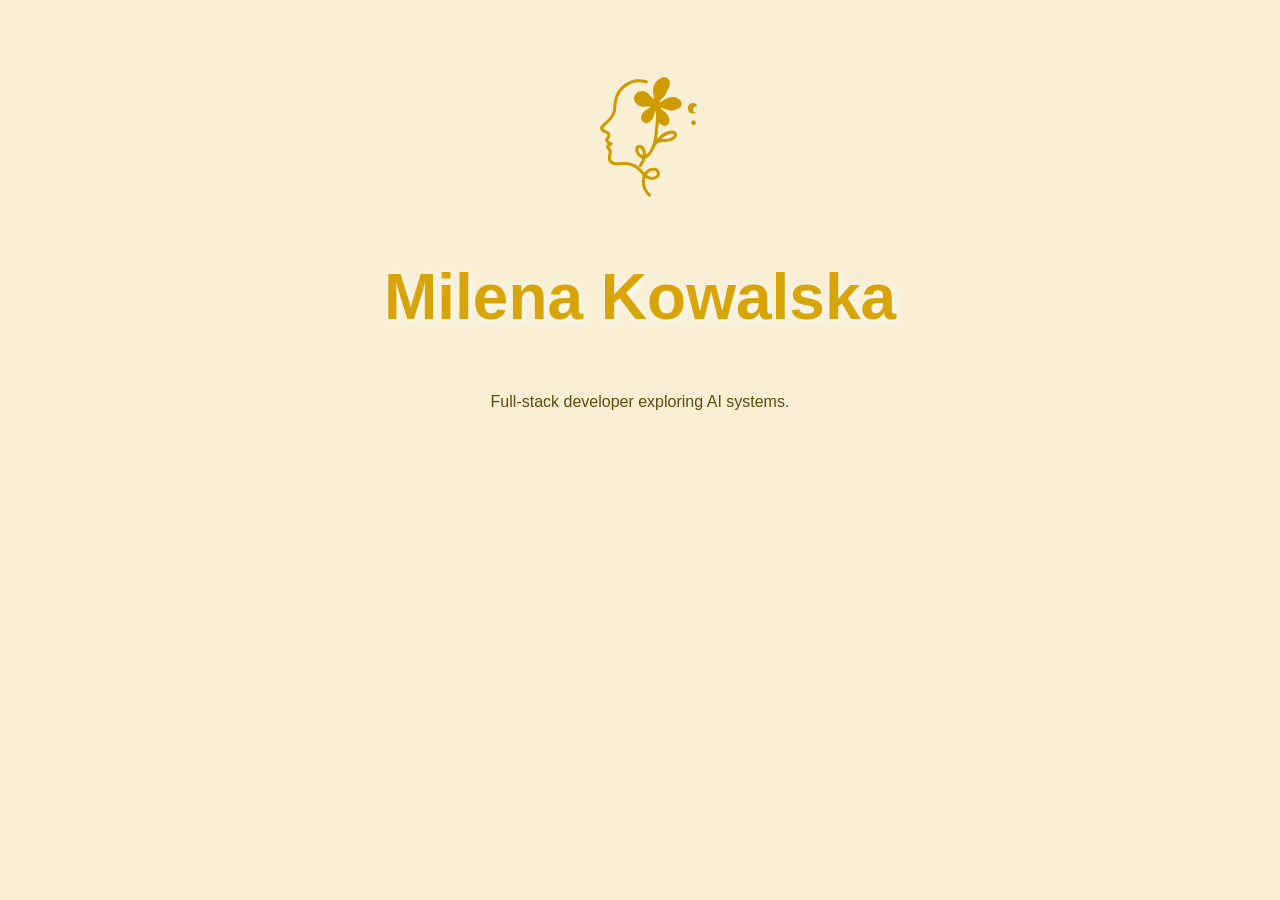
==== index.html @ 9f2d6910 "Adjsut h1" ====
<!DOCTYPE html>
<html lang="pl">
<head>
  <meta charset="UTF-8" />
  <meta name="viewport" content="width=device-width, initial-scale=1.0" />
  <title>Milena Kowalska</title>
  <link rel="icon" type="image/png" href="./favicon.png" />

  <style>
    body {
      margin: 0;
      height: 100vh;
      display: flex;
      flex-direction: column;
      justify-content: start;
      align-items: center;
      background-color: #f8efd4f4;
      font-family: Arial, sans-serif;
      color: #5b4400f4;
    }

    h1 {
      margin-top: 0;
      font-size: 4rem;
      color: #d5a000f4;
      text-shadow: 2px 2px 10px rgba(255, 255, 255, 0.708);
      text-align: center;
    }
  </style>
</head>

<body>
  <img src="./logo.svg" alt="Milena Kowalska logo" width="260" />
  <h1>Milena Kowalska</h1>
  <p>Full-stack developer exploring AI systems.</p>
</body>
</html>
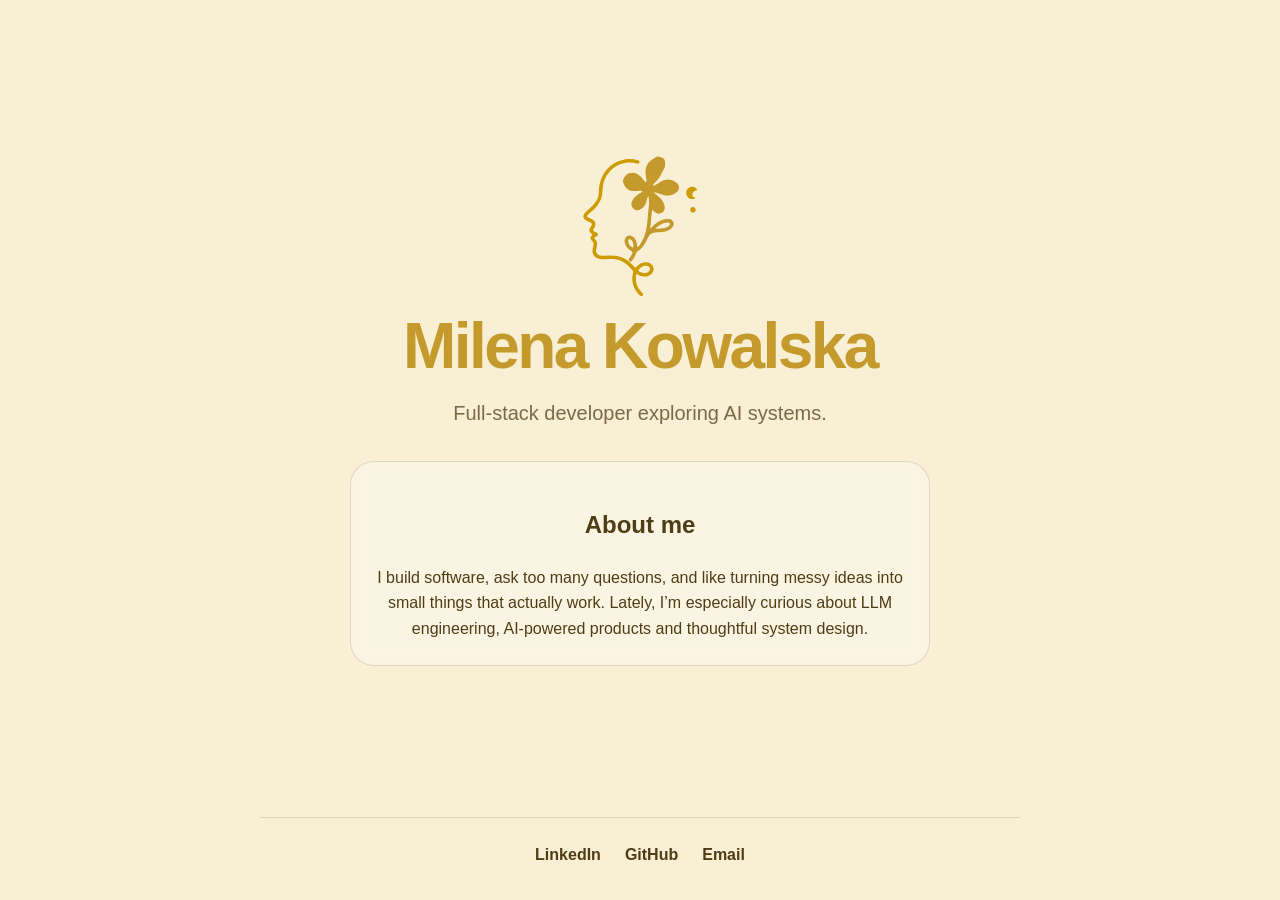
==== commit 9d45d8a4: "Adjust homepage" ====
--- a/index.html
+++ b/index.html
@@ -3,35 +3,144 @@
 <head>
   <meta charset="UTF-8" />
   <meta name="viewport" content="width=device-width, initial-scale=1.0" />
+  <meta
+    name="description"
+    content="Milena Kowalska — full-stack developer exploring AI systems, LLM engineering and thoughtful software."
+  />
+
   <title>Milena Kowalska</title>
   <link rel="icon" type="image/png" href="./favicon.png" />
 
   <style>
+    :root {
+      --background: #f8efd4;
+      --text: #4f3d16;
+      --accent: #c49a2c;
+      --muted: #7b6a48;
+      --border: rgba(79, 61, 22, 0.16);
+      --card: rgba(255, 255, 255, 0.32);
+    }
+
+    * {
+      box-sizing: border-box;
+    }
+
     body {
       margin: 0;
-      height: 100vh;
+      min-height: 100vh;
       display: flex;
       flex-direction: column;
-      justify-content: start;
+      background: var(--background);
+      color: var(--text);
+      font-family: Arial, Helvetica, sans-serif;
+      line-height: 1.6;
+    }
+
+    main {
+      flex: 1;
+      width: min(100% - 2rem, 760px);
+      margin: 0 auto;
+      padding: 1rem 0 1rem;
+      display: flex;
+      flex-direction: column;
       align-items: center;
-      background-color: #f8efd4f4;
-      font-family: Arial, sans-serif;
-      color: #5b4400f4;
+      justify-content: center;
+      text-align: center;
+    }
+
+    .logo {
+      height: 10rem;
     }
 
     h1 {
-      margin-top: 0;
-      font-size: 4rem;
-      color: #d5a000f4;
-      text-shadow: 2px 2px 10px rgba(255, 255, 255, 0.708);
-      text-align: center;
+      margin: 0;
+      font-size: clamp(2rem, 6vw, 4rem);
+      line-height: 1.1;
+      color: var(--accent);
+      letter-spacing: -0.04em;
+    }
+
+    .tagline {
+      margin: 1rem 0 0;
+      font-size: clamp(1rem, 2vw, 1.25rem);
+      color: var(--muted);
+    }
+
+    .about {
+      margin-top: 2rem;
+      max-width: 580px;
+      padding: 1.5rem;
+      border: 1px solid var(--border);
+      border-radius: 1.5rem;
+      background: var(--card);
+      backdrop-filter: blur(8px);
+    }
+
+    .about p {
+      margin: 0;
+    }
+
+    footer {
+      width: min(100% - 2rem, 760px);
+      margin: 0 auto;
+      padding: 1.5rem 0 2rem;
+      border-top: 1px solid var(--border);
+    }
+
+    .links {
+      display: flex;
+      justify-content: center;
+      align-items: center;
+      gap: 1rem 1.5rem;
+      flex-wrap: wrap;
+    }
+
+    a {
+      color: var(--text);
+      text-decoration: none;
+      font-weight: 600;
+    }
+
+    a:hover,
+    a:focus-visible {
+      color: var(--accent);
+      text-decoration: underline;
+      text-underline-offset: 0.25em;
+    }
+
+    a:focus-visible {
+      outline: 2px solid var(--accent);
+      outline-offset: 4px;
+      border-radius: 4px;
     }
   </style>
 </head>
 
 <body>
-  <img src="./logo.svg" alt="Milena Kowalska logo" width="260" />
-  <h1>Milena Kowalska</h1>
-  <p>Full-stack developer exploring AI systems.</p>
+  <main>
+    <img class="logo" src="./logo.svg" alt="Milena Kowalska logo" />
+
+    <h1>Milena Kowalska</h1>
+
+    <p class="tagline">
+      Full-stack developer exploring AI systems.
+    </p>
+
+    <section class="about" aria-labelledby="about-title">
+      <h2 id="about-title">About me</h2>
+      <p>
+        I build software, ask too many questions, and like turning messy ideas into small things that actually work.
+        Lately, I’m especially curious about LLM engineering, AI-powered products and thoughtful system design.
+      </p>
+    </section>
+  </main>
+
+  <footer>
+    <nav class="links" aria-label="Social links">
+      <a href="https://www.linkedin.com/in/milena-kowalska-7b30471b1/">LinkedIn</a>
+      <a href="https://github.com/milenakowalska">GitHub</a>
+      <a href="mailto:milenakowalska126@gmail.com">Email</a>
+    </nav>
+  </footer>
 </body>
 </html>
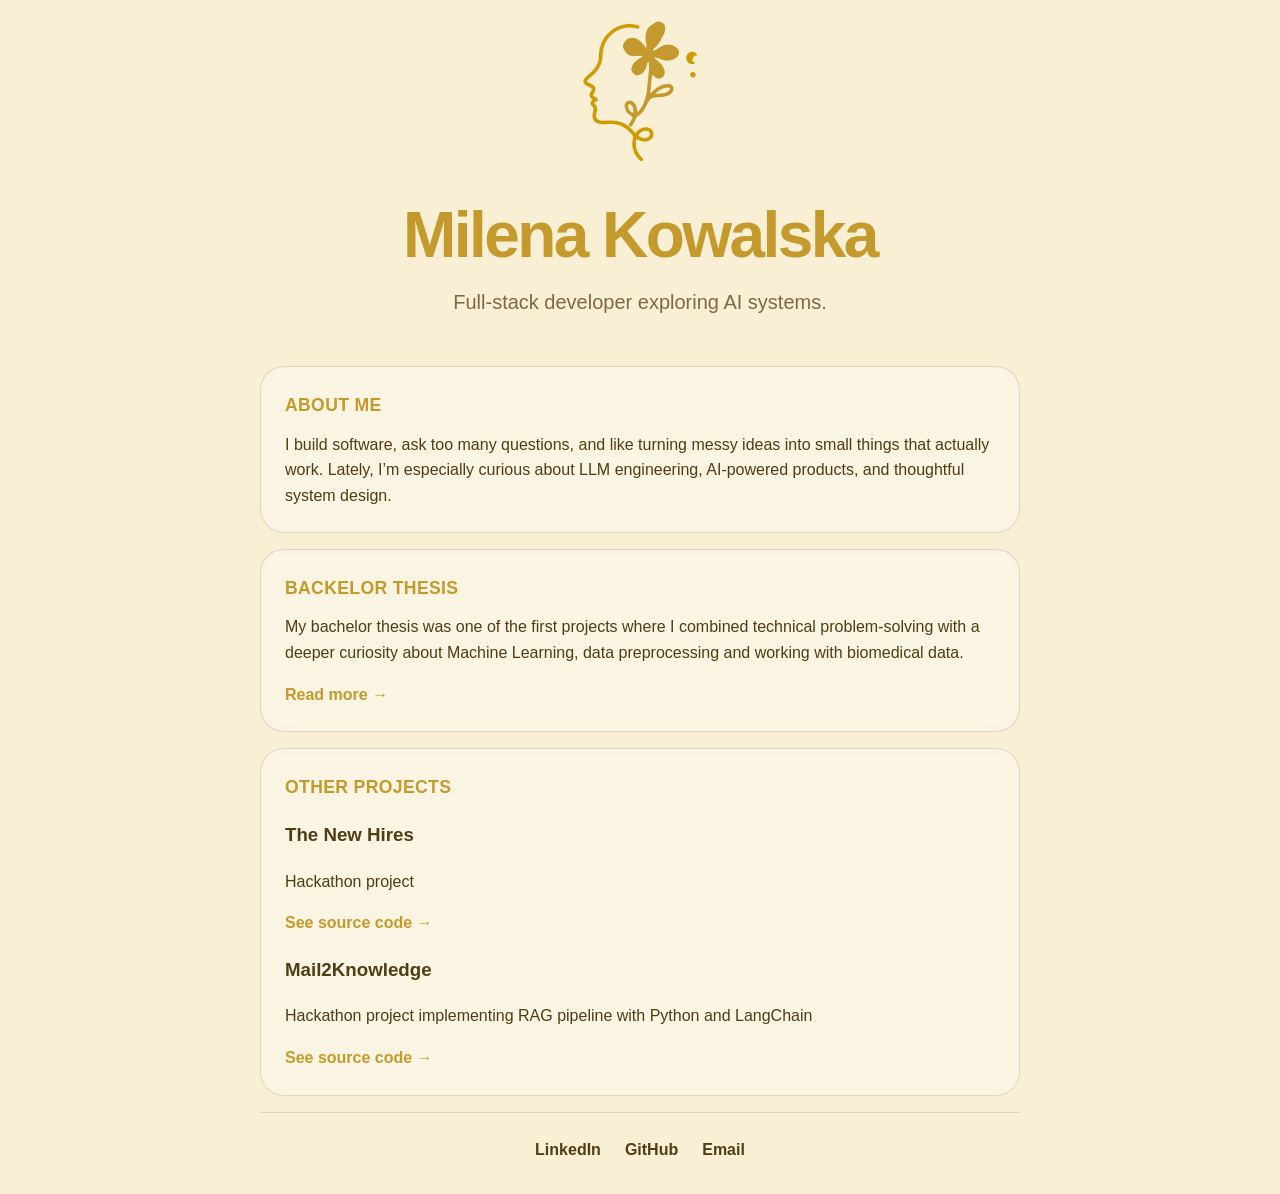
==== commit c327c1d3: "Add project links" ====
--- a/index.html
+++ b/index.html
@@ -1,5 +1,5 @@
 <!DOCTYPE html>
-<html lang="pl">
+<html lang="en">
 <head>
   <meta charset="UTF-8" />
   <meta name="viewport" content="width=device-width, initial-scale=1.0" />
@@ -40,20 +40,28 @@
       flex: 1;
       width: min(100% - 2rem, 760px);
       margin: 0 auto;
-      padding: 1rem 0 1rem;
+      padding: 1rem 0;
+      text-align: center;
+    }
+
+    .hero {
       display: flex;
       flex-direction: column;
       align-items: center;
-      justify-content: center;
-      text-align: center;
+      margin-bottom: 3rem;
     }
 
     .logo {
       height: 10rem;
+      margin-bottom: 1.5rem;
+    }
+
+    h1, h2, p {
+      margin-top: 0;
     }
 
     h1 {
-      margin: 0;
+      margin-bottom: 1rem;
       font-size: clamp(2rem, 6vw, 4rem);
       line-height: 1.1;
       color: var(--accent);
@@ -61,23 +69,50 @@
     }
 
     .tagline {
-      margin: 1rem 0 0;
+      margin-bottom: 0;
       font-size: clamp(1rem, 2vw, 1.25rem);
       color: var(--muted);
     }
 
-    .about {
-      margin-top: 2rem;
-      max-width: 580px;
+    .section {
+      margin-top: 1.5rem;
       padding: 1.5rem;
       border: 1px solid var(--border);
       border-radius: 1.5rem;
       background: var(--card);
       backdrop-filter: blur(8px);
-    }
-
-    .about p {
-      margin: 0;
+      text-align: left;
+    }
+
+    .section h2 {
+      margin-bottom: 0.75rem;
+      color: var(--accent);
+      font-size: 1.1rem;
+      letter-spacing: 0.02em;
+      text-transform: uppercase;
+    }
+
+    .section p {
+      margin-bottom: 0;
+      color: var(--text);
+    }
+
+    .section + .section {
+      margin-top: 1rem;
+    }
+
+    .read-more {
+      display: inline-block;
+      margin-top: 1rem;
+      color: var(--accent);
+      font-weight: 700;
+      text-decoration: none;
+    }
+
+    .read-more:hover,
+    .read-more:focus-visible {
+      text-decoration: underline;
+      text-underline-offset: 0.25em;
     }
 
     footer {
@@ -95,14 +130,14 @@
       flex-wrap: wrap;
     }
 
-    a {
+    .links a {
       color: var(--text);
       text-decoration: none;
       font-weight: 600;
     }
 
-    a:hover,
-    a:focus-visible {
+    .links a:hover,
+    .links a:focus-visible {
       color: var(--accent);
       text-decoration: underline;
       text-underline-offset: 0.25em;
@@ -118,20 +153,55 @@
 
 <body>
   <main>
-    <img class="logo" src="./logo.svg" alt="Milena Kowalska logo" />
-
-    <h1>Milena Kowalska</h1>
-
-    <p class="tagline">
-      Full-stack developer exploring AI systems.
-    </p>
-
-    <section class="about" aria-labelledby="about-title">
+    <section class="hero" aria-label="Introduction">
+      <img class="logo" src="./logo.svg" alt="Milena Kowalska logo" />
+
+      <h1>Milena Kowalska</h1>
+
+      <p class="tagline">
+        Full-stack developer exploring AI systems.
+      </p>
+    </section>
+
+    <section class="section" aria-labelledby="about-title">
       <h2 id="about-title">About me</h2>
       <p>
         I build software, ask too many questions, and like turning messy ideas into small things that actually work.
-        Lately, I’m especially curious about LLM engineering, AI-powered products and thoughtful system design.
-      </p>
+        Lately, I’m especially curious about LLM engineering, AI-powered products, and thoughtful system design.
+      </p>
+    </section>
+
+    <section class="section" aria-labelledby="work-title">
+      <h2 id="work-title">Backelor thesis</h2>
+      <p>
+        My bachelor thesis was one of the first projects where I combined technical problem-solving with a deeper curiosity
+        about Machine Learning, data preprocessing and working with biomedical data.
+      </p>
+
+      <a class="read-more" href="/bachelor-thesis/">
+        Read more →
+      </a>
+    </section>
+
+    <section class="section" aria-labelledby="work-title">
+      <h2 id="work-title">Other projects</h2>
+      <h3>The New Hires</h3>
+      <p>
+        Hackathon project 
+      </p>
+
+      <a class="read-more" href="https://github.com/UtsahaJoshi/The-New-Hires/">
+        See source code →
+      </a>
+
+      <h3>Mail2Knowledge</h3>
+      <p>
+        Hackathon project implementing RAG pipeline with Python and LangChain
+      </p>
+
+      <a class="read-more" href="https://github.com/milenakowalska/Mail2Knowledge">
+        See source code →
+      </a>
     </section>
   </main>
 
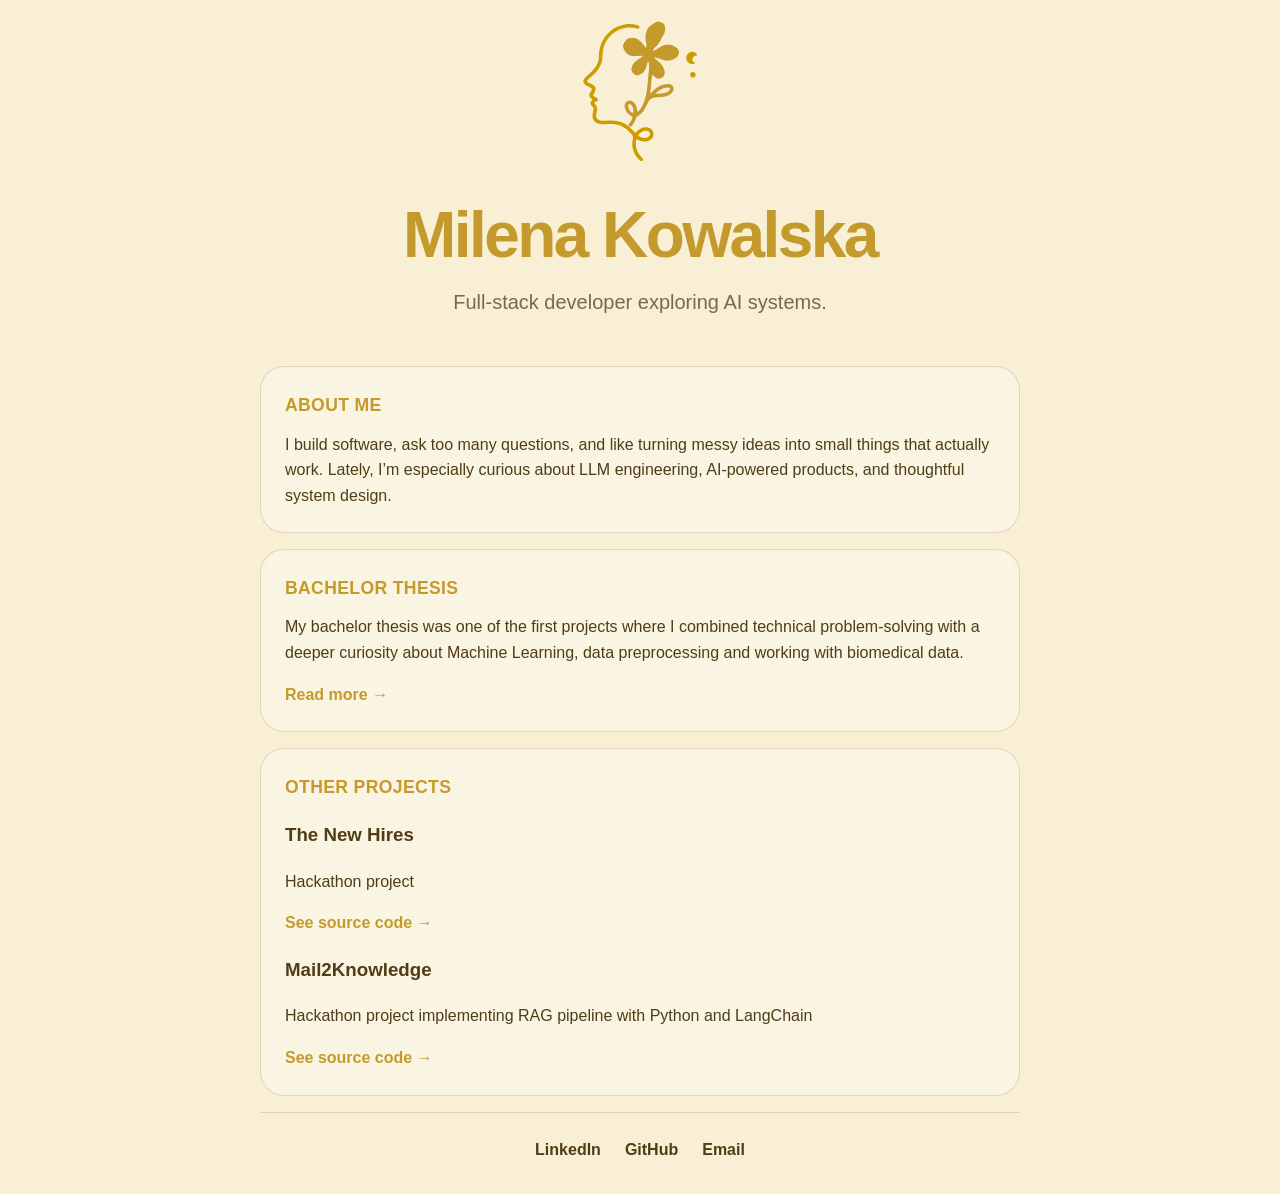
==== commit 54c402e5: "Fix typo" ====
--- a/index.html
+++ b/index.html
@@ -172,7 +172,7 @@
     </section>
 
     <section class="section" aria-labelledby="work-title">
-      <h2 id="work-title">Backelor thesis</h2>
+      <h2 id="work-title">Bachelor thesis</h2>
       <p>
         My bachelor thesis was one of the first projects where I combined technical problem-solving with a deeper curiosity
         about Machine Learning, data preprocessing and working with biomedical data.
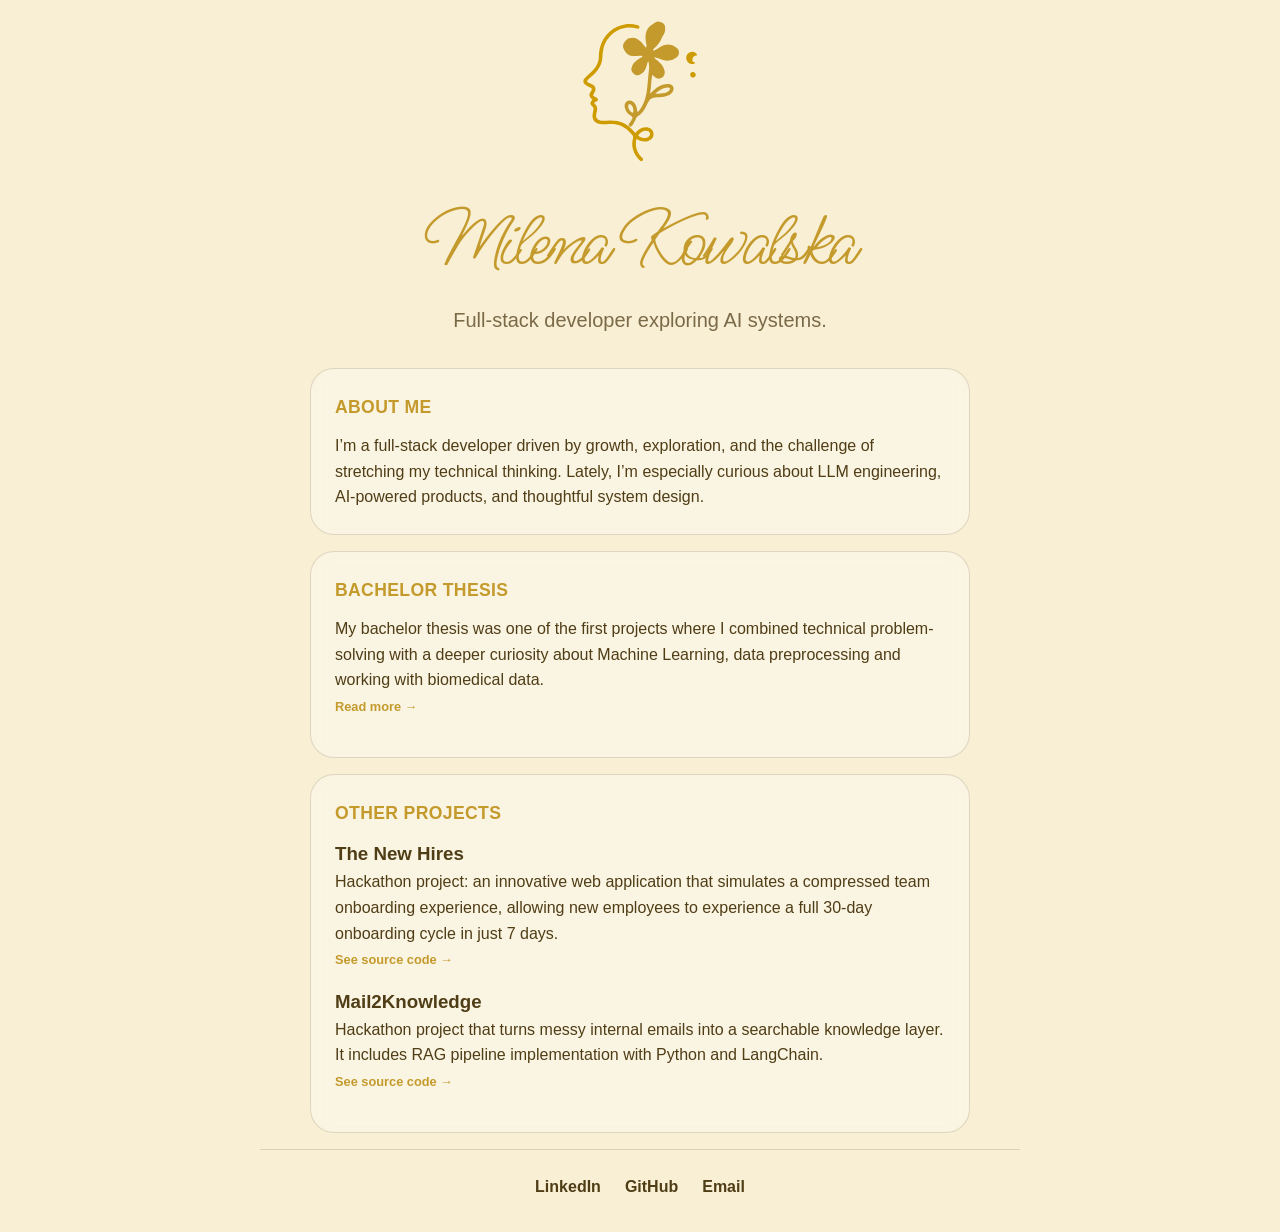
==== commit b012fe22: "Add font" ====
--- a/index.html
+++ b/index.html
@@ -7,11 +7,41 @@
     name="description"
     content="Milena Kowalska — full-stack developer exploring AI systems, LLM engineering and thoughtful software."
   />
+  <meta property="og:title" content="Milena Kowalska" />
+  <meta
+    property="og:description"
+    content="Full-stack developer exploring AI systems and thoughtful software."
+  />
+
+  <meta
+    property="og:image"
+    content="https://milenakow.com/preview.png"
+  />
+
+  <meta property="og:url" content="https://milenakow.com" />
+  <meta property="og:type" content="website" />
+
+  <meta name="twitter:card" content="summary_large_image" />
 
   <title>Milena Kowalska</title>
   <link rel="icon" type="image/png" href="./favicon.png" />
+  <link rel="icon" type="image/png" sizes="32x32" href="./favicon-32x32.png">
+  <link rel="icon" type="image/png" sizes="16x16" href="./favicon-16x16.png">
+  <link rel="apple-touch-icon" sizes="180x180" href="./apple-touch-icon.png">
+  <link rel="android-chrome" sizes="192x192" href="./android-chrome-192x192.png">
+  <link rel="android-chrome" sizes="512x512" href="./android-chrome-512x512.png">
+
+  <link rel="preconnect" href="https://fonts.googleapis.com">
+  <link rel="preconnect" href="https://fonts.gstatic.com" crossorigin>
+  <link href="https://fonts.googleapis.com/css2?family=Ms+Madi&display=swap" rel="stylesheet">
 
   <style>
+    .ms-madi-regular {
+      font-family: "Ms Madi", cursive;
+      font-weight: 400;
+      font-style: normal;
+    }
+
     :root {
       --background: #f8efd4;
       --text: #4f3d16;
@@ -38,7 +68,7 @@
 
     main {
       flex: 1;
-      width: min(100% - 2rem, 760px);
+      width: min(100% - 2rem, 660px);
       margin: 0 auto;
       padding: 1rem 0;
       text-align: center;
@@ -48,7 +78,7 @@
       display: flex;
       flex-direction: column;
       align-items: center;
-      margin-bottom: 3rem;
+      margin-bottom: 2rem;
     }
 
     .logo {
@@ -62,7 +92,7 @@
 
     h1 {
       margin-bottom: 1rem;
-      font-size: clamp(2rem, 6vw, 4rem);
+      font-size: clamp(3rem, 16vw, 5rem);
       line-height: 1.1;
       color: var(--accent);
       letter-spacing: -0.04em;
@@ -102,8 +132,9 @@
     }
 
     .read-more {
+      font-size: 0.8rem;
       display: inline-block;
-      margin-top: 1rem;
+      margin-bottom: 1rem;
       color: var(--accent);
       font-weight: 700;
       text-decoration: none;
@@ -148,6 +179,10 @@
       outline-offset: 4px;
       border-radius: 4px;
     }
+
+    h3 {
+      margin: 0;
+    }
   </style>
 </head>
 
@@ -156,7 +191,7 @@
     <section class="hero" aria-label="Introduction">
       <img class="logo" src="./logo.svg" alt="Milena Kowalska logo" />
 
-      <h1>Milena Kowalska</h1>
+      <h1 class="ms-madi-regular">Milena Kowalska</h1>
 
       <p class="tagline">
         Full-stack developer exploring AI systems.
@@ -166,9 +201,9 @@
     <section class="section" aria-labelledby="about-title">
       <h2 id="about-title">About me</h2>
       <p>
-        I build software, ask too many questions, and like turning messy ideas into small things that actually work.
-        Lately, I’m especially curious about LLM engineering, AI-powered products, and thoughtful system design.
-      </p>
+      I’m a full-stack developer driven by growth, exploration, and the challenge of stretching my technical thinking.
+      Lately, I’m especially curious about LLM engineering, AI-powered products, and thoughtful system design.
+    </p>
     </section>
 
     <section class="section" aria-labelledby="work-title">
@@ -187,7 +222,7 @@
       <h2 id="work-title">Other projects</h2>
       <h3>The New Hires</h3>
       <p>
-        Hackathon project 
+        Hackathon project: an innovative web application that simulates a compressed team onboarding experience, allowing new employees to experience a full 30-day onboarding cycle in just 7 days.
       </p>
 
       <a class="read-more" href="https://github.com/UtsahaJoshi/The-New-Hires/">
@@ -196,7 +231,7 @@
 
       <h3>Mail2Knowledge</h3>
       <p>
-        Hackathon project implementing RAG pipeline with Python and LangChain
+        Hackathon project that turns messy internal emails into a searchable knowledge layer. It includes RAG pipeline implementation with Python and LangChain.
       </p>
 
       <a class="read-more" href="https://github.com/milenakowalska/Mail2Knowledge">
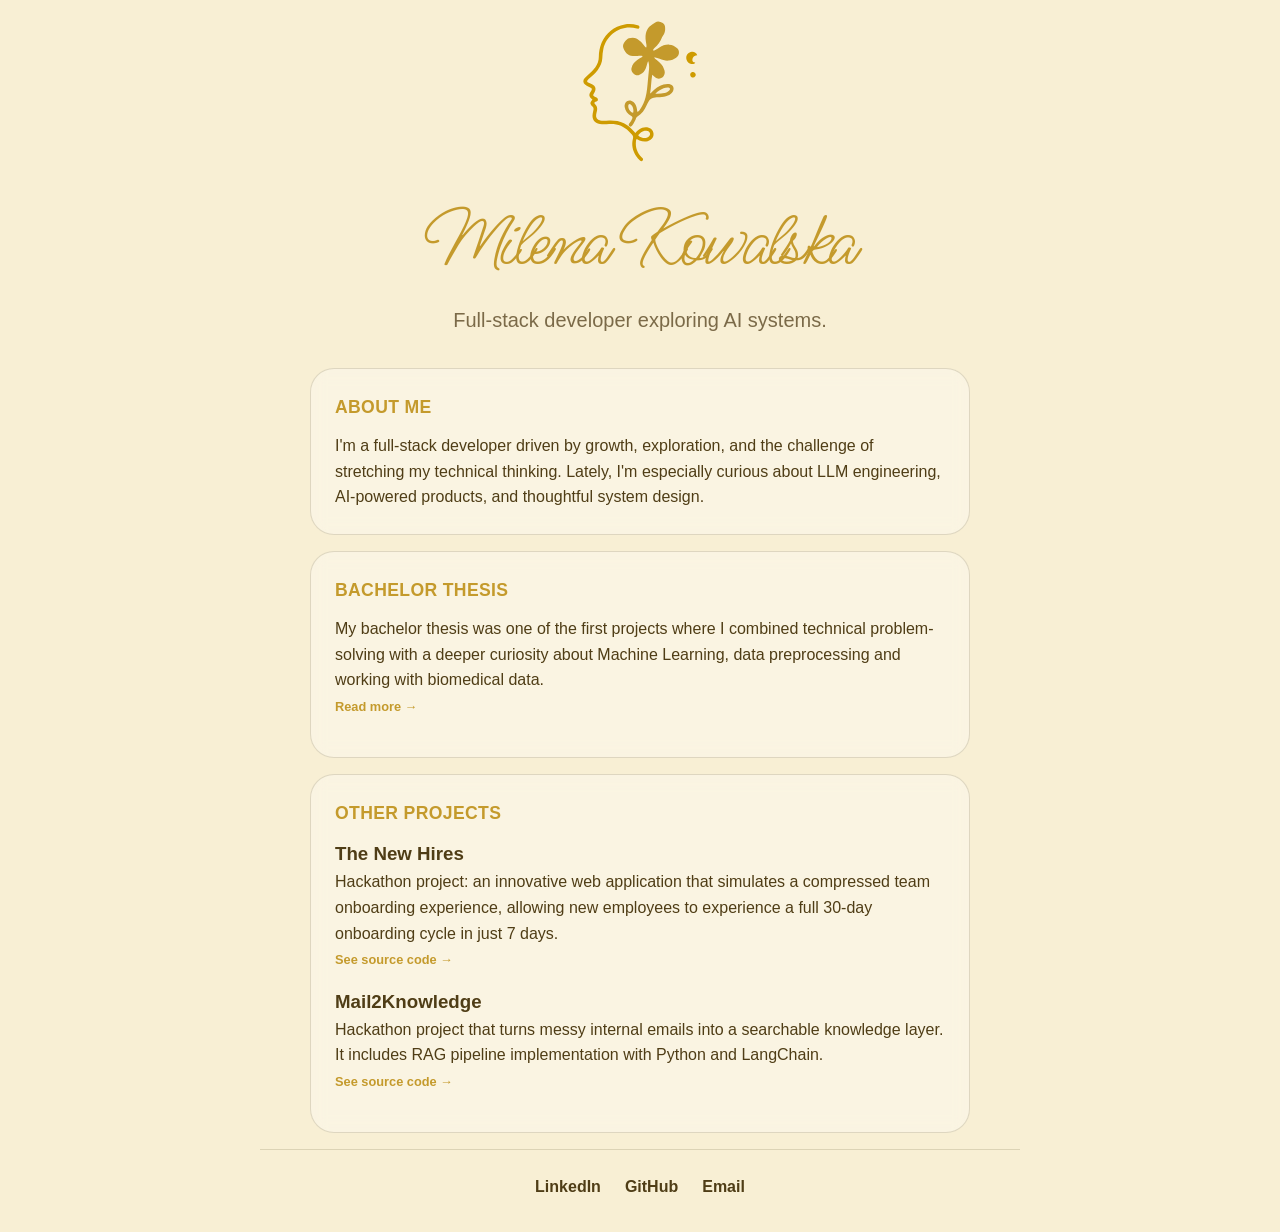
==== commit 584a6bdf: "Refactoring" ====
--- a/index.html
+++ b/index.html
@@ -5,191 +5,42 @@
   <meta name="viewport" content="width=device-width, initial-scale=1.0" />
   <meta
     name="description"
-    content="Milena Kowalska — full-stack developer exploring AI systems, LLM engineering and thoughtful software."
+    content="Milena Kowalska — full-stack developer exploring AI systems"
   />
   <meta property="og:title" content="Milena Kowalska" />
   <meta
     property="og:description"
     content="Full-stack developer exploring AI systems and thoughtful software."
   />
-
   <meta
     property="og:image"
-    content="https://milenakow.com/preview.png"
+    content="https://milenakow.com/icons/preview.png"
   />
-
   <meta property="og:url" content="https://milenakow.com" />
   <meta property="og:type" content="website" />
-
   <meta name="twitter:card" content="summary_large_image" />
 
   <title>Milena Kowalska</title>
-  <link rel="icon" type="image/png" href="./favicon.png" />
-  <link rel="icon" type="image/png" sizes="32x32" href="./favicon-32x32.png">
-  <link rel="icon" type="image/png" sizes="16x16" href="./favicon-16x16.png">
-  <link rel="apple-touch-icon" sizes="180x180" href="./apple-touch-icon.png">
-  <link rel="android-chrome" sizes="192x192" href="./android-chrome-192x192.png">
-  <link rel="android-chrome" sizes="512x512" href="./android-chrome-512x512.png">
 
-  <link rel="preconnect" href="https://fonts.googleapis.com">
-  <link rel="preconnect" href="https://fonts.gstatic.com" crossorigin>
-  <link href="https://fonts.googleapis.com/css2?family=Ms+Madi&display=swap" rel="stylesheet">
+  <link rel="icon" type="image/png" href="icons/favicon.png" />
+  <link rel="icon" type="image/png" sizes="32x32" href="icons/favicon-32x32.png" />
+  <link rel="icon" type="image/png" sizes="16x16" href="icons/favicon-16x16.png" />
+  <link rel="apple-touch-icon" sizes="180x180" href="icons/apple-touch-icon.png" />
+  <link rel="android-chrome" sizes="192x192" href="icons/android-chrome-192x192.png" />
+  <link rel="android-chrome" sizes="512x512" href="icons/android-chrome-512x512.png" />
 
-  <style>
-    .ms-madi-regular {
-      font-family: "Ms Madi", cursive;
-      font-weight: 400;
-      font-style: normal;
-    }
+  <link rel="preconnect" href="https://fonts.googleapis.com" />
+  <link rel="preconnect" href="https://fonts.gstatic.com" crossorigin />
+  <link href="https://fonts.googleapis.com/css2?family=Ms+Madi&display=swap" rel="stylesheet" />
 
-    :root {
-      --background: #f8efd4;
-      --text: #4f3d16;
-      --accent: #c49a2c;
-      --muted: #7b6a48;
-      --border: rgba(79, 61, 22, 0.16);
-      --card: rgba(255, 255, 255, 0.32);
-    }
-
-    * {
-      box-sizing: border-box;
-    }
-
-    body {
-      margin: 0;
-      min-height: 100vh;
-      display: flex;
-      flex-direction: column;
-      background: var(--background);
-      color: var(--text);
-      font-family: Arial, Helvetica, sans-serif;
-      line-height: 1.6;
-    }
-
-    main {
-      flex: 1;
-      width: min(100% - 2rem, 660px);
-      margin: 0 auto;
-      padding: 1rem 0;
-      text-align: center;
-    }
-
-    .hero {
-      display: flex;
-      flex-direction: column;
-      align-items: center;
-      margin-bottom: 2rem;
-    }
-
-    .logo {
-      height: 10rem;
-      margin-bottom: 1.5rem;
-    }
-
-    h1, h2, p {
-      margin-top: 0;
-    }
-
-    h1 {
-      margin-bottom: 1rem;
-      font-size: clamp(3rem, 16vw, 5rem);
-      line-height: 1.1;
-      color: var(--accent);
-      letter-spacing: -0.04em;
-    }
-
-    .tagline {
-      margin-bottom: 0;
-      font-size: clamp(1rem, 2vw, 1.25rem);
-      color: var(--muted);
-    }
-
-    .section {
-      margin-top: 1.5rem;
-      padding: 1.5rem;
-      border: 1px solid var(--border);
-      border-radius: 1.5rem;
-      background: var(--card);
-      backdrop-filter: blur(8px);
-      text-align: left;
-    }
-
-    .section h2 {
-      margin-bottom: 0.75rem;
-      color: var(--accent);
-      font-size: 1.1rem;
-      letter-spacing: 0.02em;
-      text-transform: uppercase;
-    }
-
-    .section p {
-      margin-bottom: 0;
-      color: var(--text);
-    }
-
-    .section + .section {
-      margin-top: 1rem;
-    }
-
-    .read-more {
-      font-size: 0.8rem;
-      display: inline-block;
-      margin-bottom: 1rem;
-      color: var(--accent);
-      font-weight: 700;
-      text-decoration: none;
-    }
-
-    .read-more:hover,
-    .read-more:focus-visible {
-      text-decoration: underline;
-      text-underline-offset: 0.25em;
-    }
-
-    footer {
-      width: min(100% - 2rem, 760px);
-      margin: 0 auto;
-      padding: 1.5rem 0 2rem;
-      border-top: 1px solid var(--border);
-    }
-
-    .links {
-      display: flex;
-      justify-content: center;
-      align-items: center;
-      gap: 1rem 1.5rem;
-      flex-wrap: wrap;
-    }
-
-    .links a {
-      color: var(--text);
-      text-decoration: none;
-      font-weight: 600;
-    }
-
-    .links a:hover,
-    .links a:focus-visible {
-      color: var(--accent);
-      text-decoration: underline;
-      text-underline-offset: 0.25em;
-    }
-
-    a:focus-visible {
-      outline: 2px solid var(--accent);
-      outline-offset: 4px;
-      border-radius: 4px;
-    }
-
-    h3 {
-      margin: 0;
-    }
-  </style>
+  <link rel="stylesheet" href="css/style.css" />
+  <link rel="stylesheet" href="css/index.css" />
 </head>
 
 <body>
   <main>
     <section class="hero" aria-label="Introduction">
-      <img class="logo" src="./logo.svg" alt="Milena Kowalska logo" />
+      <img class="logo" src="icons/logo.svg" alt="Milena Kowalska logo" />
 
       <h1 class="ms-madi-regular">Milena Kowalska</h1>
 
@@ -201,9 +52,9 @@
     <section class="section" aria-labelledby="about-title">
       <h2 id="about-title">About me</h2>
       <p>
-      I’m a full-stack developer driven by growth, exploration, and the challenge of stretching my technical thinking.
-      Lately, I’m especially curious about LLM engineering, AI-powered products, and thoughtful system design.
-    </p>
+        I'm a full-stack developer driven by growth, exploration, and the challenge of stretching my technical thinking.
+        Lately, I'm especially curious about LLM engineering, AI-powered products, and thoughtful system design.
+      </p>
     </section>
 
     <section class="section" aria-labelledby="work-title">
@@ -225,7 +76,7 @@
         Hackathon project: an innovative web application that simulates a compressed team onboarding experience, allowing new employees to experience a full 30-day onboarding cycle in just 7 days.
       </p>
 
-      <a class="read-more" href="https://github.com/UtsahaJoshi/The-New-Hires/">
+      <a target="_blank" class="read-more" href="https://github.com/UtsahaJoshi/The-New-Hires/">
         See source code →
       </a>
 
@@ -234,7 +85,7 @@
         Hackathon project that turns messy internal emails into a searchable knowledge layer. It includes RAG pipeline implementation with Python and LangChain.
       </p>
 
-      <a class="read-more" href="https://github.com/milenakowalska/Mail2Knowledge">
+      <a target="_blank" class="read-more" href="https://github.com/milenakowalska/Mail2Knowledge">
         See source code →
       </a>
     </section>
@@ -242,8 +93,8 @@
 
   <footer>
     <nav class="links" aria-label="Social links">
-      <a href="https://www.linkedin.com/in/milena-kowalska-7b30471b1/">LinkedIn</a>
-      <a href="https://github.com/milenakowalska">GitHub</a>
+      <a target="_blank" href="https://www.linkedin.com/in/milena-kowalska-7b30471b1/">LinkedIn</a>
+      <a target="_blank" href="https://github.com/milenakowalska">GitHub</a>
       <a href="mailto:milenakowalska126@gmail.com">Email</a>
     </nav>
   </footer>
--- a/css/style.css
+++ b/css/style.css
@@ -0,0 +1,70 @@
+/* ===== Shared Styles: Variables, Reset, Layout ===== */
+
+:root {
+  --background: #f8efd4;
+  --text: #4f3d16;
+  --accent: #c49a2c;
+  --muted: #7b6a48;
+  --border: rgba(79, 61, 22, 0.16);
+  --card: rgba(255, 255, 255, 0.32);
+}
+
+* {
+  box-sizing: border-box;
+}
+
+body {
+  margin: 0;
+  min-height: 100vh;
+  display: flex;
+  flex-direction: column;
+  background: var(--background);
+  color: var(--text);
+  font-family: Arial, Helvetica, sans-serif;
+  line-height: 1.6;
+}
+
+main {
+  flex: 1;
+  width: min(100% - 2rem, 660px);
+  margin: 0 auto;
+  padding: 1rem 0;
+}
+
+h1, h2, p {
+  margin-top: 0;
+}
+
+footer {
+  width: min(100% - 2rem, 760px);
+  margin: 0 auto;
+  padding: 1.5rem 0 2rem;
+  border-top: 1px solid var(--border);
+}
+
+.links {
+  display: flex;
+  justify-content: center;
+  align-items: center;
+  gap: 1rem 1.5rem;
+  flex-wrap: wrap;
+}
+
+.links a {
+  color: var(--text);
+  text-decoration: none;
+  font-weight: 600;
+}
+
+.links a:hover,
+.links a:focus-visible {
+  color: var(--accent);
+  text-decoration: underline;
+  text-underline-offset: 0.25em;
+}
+
+a:focus-visible {
+  outline: 2px solid var(--accent);
+  outline-offset: 4px;
+  border-radius: 4px;
+}
--- a/css/index.css
+++ b/css/index.css
@@ -0,0 +1,83 @@
+/* ===== Index Page Specific Styles ===== */
+
+.ms-madi-regular {
+  font-family: "Ms Madi", cursive;
+  font-weight: 400;
+  font-style: normal;
+}
+
+main {
+  text-align: center;
+}
+
+.hero {
+  display: flex;
+  flex-direction: column;
+  align-items: center;
+  margin-bottom: 2rem;
+}
+
+.logo {
+  height: 10rem;
+  margin-bottom: 1.5rem;
+}
+
+h1 {
+  margin-bottom: 1rem;
+  font-size: clamp(3rem, 16vw, 5rem);
+  line-height: 1.1;
+  color: var(--accent);
+  letter-spacing: -0.04em;
+}
+
+.tagline {
+  margin-bottom: 0;
+  font-size: clamp(1rem, 2vw, 1.25rem);
+  color: var(--muted);
+}
+
+.section {
+  margin-top: 1.5rem;
+  padding: 1.5rem;
+  border: 1px solid var(--border);
+  border-radius: 1.5rem;
+  background: var(--card);
+  backdrop-filter: blur(8px);
+  text-align: left;
+}
+
+.section h2 {
+  margin-bottom: 0.75rem;
+  color: var(--accent);
+  font-size: 1.1rem;
+  letter-spacing: 0.02em;
+  text-transform: uppercase;
+}
+
+.section p {
+  margin-bottom: 0;
+  color: var(--text);
+}
+
+.section + .section {
+  margin-top: 1rem;
+}
+
+.read-more {
+  font-size: 0.8rem;
+  display: inline-block;
+  margin-bottom: 1rem;
+  color: var(--accent);
+  font-weight: 700;
+  text-decoration: none;
+}
+
+.read-more:hover,
+.read-more:focus-visible {
+  text-decoration: underline;
+  text-underline-offset: 0.25em;
+}
+
+h3 {
+  margin: 0;
+}
